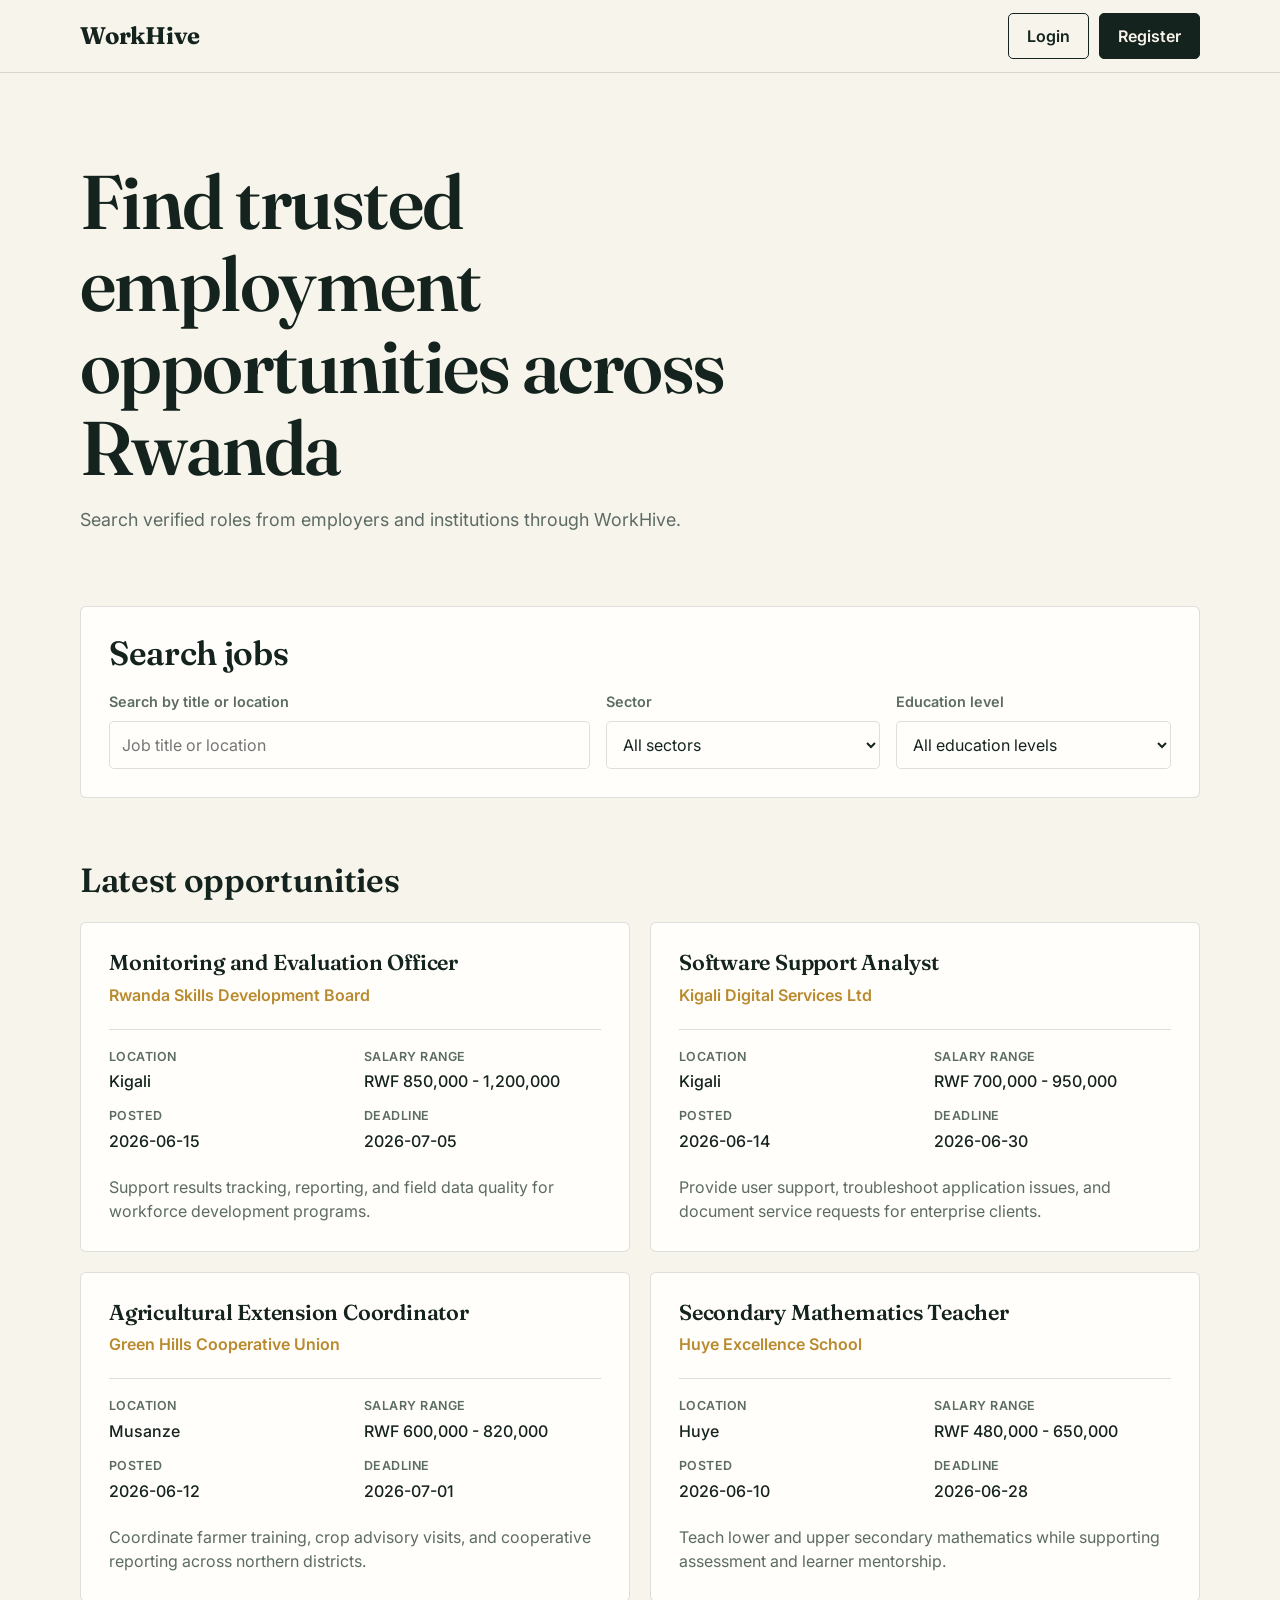
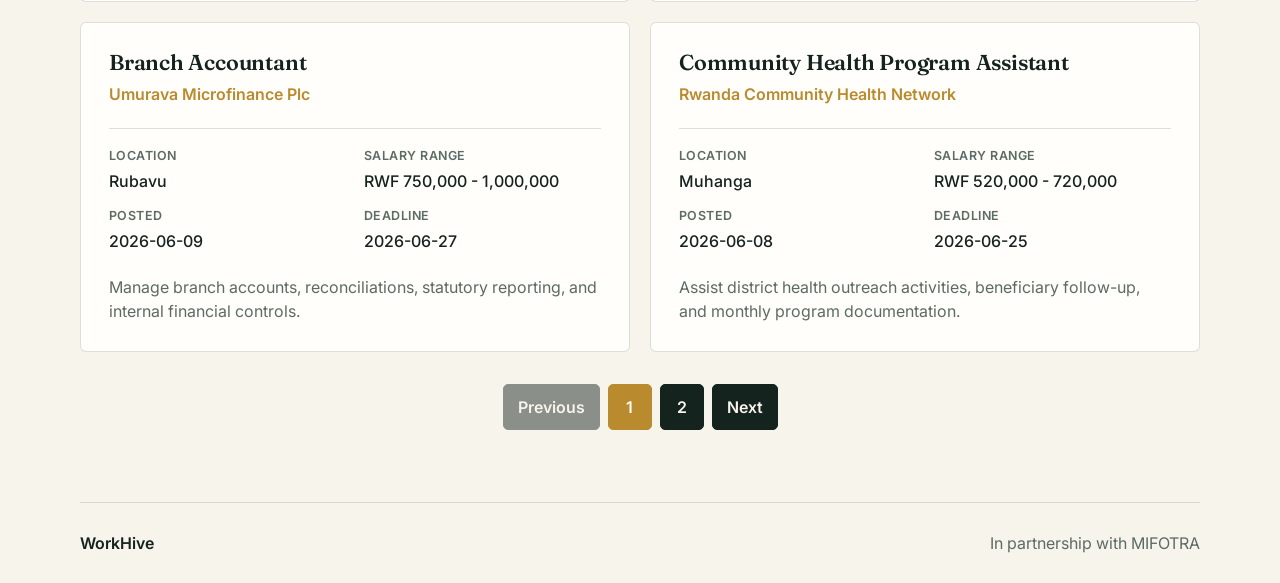
==== public/index.html @ 182a874a "Initial commit" ====
<!doctype html>
<html lang="en">
<head>
    <meta charset="utf-8">
    <meta name="viewport" content="width=device-width, initial-scale=1">
    <title>WorkHive</title>
    <link rel="stylesheet" href="assets/css/style.css">
</head>
<body>
    <header class="site-header">
        <nav class="site-nav" aria-label="Primary navigation">
            <a class="site-logo" href="index.html" aria-label="WorkHive home">WorkHive</a>
            <div class="nav-actions">
                <a class="nav-button nav-button-secondary" href="login.html">Login</a>
                <a class="nav-button nav-button-primary" href="register.html">Register</a>
            </div>
        </nav>
    </header>

    <main>
        <section class="hero-section" aria-labelledby="hero-title">
            <div class="hero-content">
                <h1 id="hero-title">Find trusted employment opportunities across Rwanda</h1>
                <p>Search verified roles from employers and institutions through WorkHive.</p>
            </div>
        </section>

        <section class="job-search-section" aria-labelledby="search-title">
            <h2 id="search-title">Search jobs</h2>
            <form class="job-search-form" action="#" method="get">
                <div class="search-field">
                    <label for="job-search">Search by title or location</label>
                    <input type="search" id="job-search" name="search" placeholder="Job title or location">
                </div>

                <div class="search-field">
                    <label for="sector-filter">Sector</label>
                    <select id="sector-filter" name="sector">
                        <option value="">All sectors</option>
                        <option value="agriculture">Agriculture</option>
                        <option value="education">Education</option>
                        <option value="finance">Finance</option>
                        <option value="healthcare">Healthcare</option>
                        <option value="ict">ICT</option>
                        <option value="public-service">Public Service</option>
                    </select>
                </div>

                <div class="search-field">
                    <label for="education-filter">Education level</label>
                    <select id="education-filter" name="education">
                        <option value="">All education levels</option>
                        <option value="secondary">Secondary education</option>
                        <option value="diploma">Diploma</option>
                        <option value="bachelors">Bachelor's degree</option>
                        <option value="masters">Master's degree</option>
                    </select>
                </div>
            </form>
        </section>

        <section class="job-listings-section" aria-labelledby="job-listings-title">
            <h2 id="job-listings-title">Latest opportunities</h2>
            <div class="job-listings">
                <article class="job-card" data-id="job-001">
                    <a class="job-card-link" href="#job-001" aria-label="View details for Monitoring and Evaluation Officer">
                        <header class="job-card-header">
                            <h3>Monitoring and Evaluation Officer</h3>
                            <p class="job-company">Rwanda Skills Development Board</p>
                        </header>
                        <dl class="job-meta">
                            <div>
                                <dt>Location</dt>
                                <dd>Kigali</dd>
                            </div>
                            <div>
                                <dt>Salary range</dt>
                                <dd>RWF 850,000 - 1,200,000</dd>
                            </div>
                            <div>
                                <dt>Posted</dt>
                                <dd>2026-06-15</dd>
                            </div>
                            <div>
                                <dt>Deadline</dt>
                                <dd>2026-07-05</dd>
                            </div>
                        </dl>
                        <p class="job-excerpt">Support results tracking, reporting, and field data quality for workforce development programs.</p>
                    </a>
                </article>

                <article class="job-card" data-id="job-002">
                    <a class="job-card-link" href="#job-002" aria-label="View details for Software Support Analyst">
                        <header class="job-card-header">
                            <h3>Software Support Analyst</h3>
                            <p class="job-company">Kigali Digital Services Ltd</p>
                        </header>
                        <dl class="job-meta">
                            <div>
                                <dt>Location</dt>
                                <dd>Kigali</dd>
                            </div>
                            <div>
                                <dt>Salary range</dt>
                                <dd>RWF 700,000 - 950,000</dd>
                            </div>
                            <div>
                                <dt>Posted</dt>
                                <dd>2026-06-14</dd>
                            </div>
                            <div>
                                <dt>Deadline</dt>
                                <dd>2026-06-30</dd>
                            </div>
                        </dl>
                        <p class="job-excerpt">Provide user support, troubleshoot application issues, and document service requests for enterprise clients.</p>
                    </a>
                </article>

                <article class="job-card" data-id="job-003">
                    <a class="job-card-link" href="#job-003" aria-label="View details for Agricultural Extension Coordinator">
                        <header class="job-card-header">
                            <h3>Agricultural Extension Coordinator</h3>
                            <p class="job-company">Green Hills Cooperative Union</p>
                        </header>
                        <dl class="job-meta">
                            <div>
                                <dt>Location</dt>
                                <dd>Musanze</dd>
                            </div>
                            <div>
                                <dt>Salary range</dt>
                                <dd>RWF 600,000 - 820,000</dd>
                            </div>
                            <div>
                                <dt>Posted</dt>
                                <dd>2026-06-12</dd>
                            </div>
                            <div>
                                <dt>Deadline</dt>
                                <dd>2026-07-01</dd>
                            </div>
                        </dl>
                        <p class="job-excerpt">Coordinate farmer training, crop advisory visits, and cooperative reporting across northern districts.</p>
                    </a>
                </article>

                <article class="job-card" data-id="job-004">
                    <a class="job-card-link" href="#job-004" aria-label="View details for Secondary Mathematics Teacher">
                        <header class="job-card-header">
                            <h3>Secondary Mathematics Teacher</h3>
                            <p class="job-company">Huye Excellence School</p>
                        </header>
                        <dl class="job-meta">
                            <div>
                                <dt>Location</dt>
                                <dd>Huye</dd>
                            </div>
                            <div>
                                <dt>Salary range</dt>
                                <dd>RWF 480,000 - 650,000</dd>
                            </div>
                            <div>
                                <dt>Posted</dt>
                                <dd>2026-06-10</dd>
                            </div>
                            <div>
                                <dt>Deadline</dt>
                                <dd>2026-06-28</dd>
                            </div>
                        </dl>
                        <p class="job-excerpt">Teach lower and upper secondary mathematics while supporting assessment and learner mentorship.</p>
                    </a>
                </article>

                <article class="job-card" data-id="job-005">
                    <a class="job-card-link" href="#job-005" aria-label="View details for Branch Accountant">
                        <header class="job-card-header">
                            <h3>Branch Accountant</h3>
                            <p class="job-company">Umurava Microfinance Plc</p>
                        </header>
                        <dl class="job-meta">
                            <div>
                                <dt>Location</dt>
                                <dd>Rubavu</dd>
                            </div>
                            <div>
                                <dt>Salary range</dt>
                                <dd>RWF 750,000 - 1,000,000</dd>
                            </div>
                            <div>
                                <dt>Posted</dt>
                                <dd>2026-06-09</dd>
                            </div>
                            <div>
                                <dt>Deadline</dt>
                                <dd>2026-06-27</dd>
                            </div>
                        </dl>
                        <p class="job-excerpt">Manage branch accounts, reconciliations, statutory reporting, and internal financial controls.</p>
                    </a>
                </article>

                <article class="job-card" data-id="job-006">
                    <a class="job-card-link" href="#job-006" aria-label="View details for Community Health Program Assistant">
                        <header class="job-card-header">
                            <h3>Community Health Program Assistant</h3>
                            <p class="job-company">Rwanda Community Health Network</p>
                        </header>
                        <dl class="job-meta">
                            <div>
                                <dt>Location</dt>
                                <dd>Muhanga</dd>
                            </div>
                            <div>
                                <dt>Salary range</dt>
                                <dd>RWF 520,000 - 720,000</dd>
                            </div>
                            <div>
                                <dt>Posted</dt>
                                <dd>2026-06-08</dd>
                            </div>
                            <div>
                                <dt>Deadline</dt>
                                <dd>2026-06-25</dd>
                            </div>
                        </dl>
                        <p class="job-excerpt">Assist district health outreach activities, beneficiary follow-up, and monthly program documentation.</p>
                    </a>
                </article>
            </div>

            <nav class="pagination" aria-label="Job listings pagination">
                <button class="pagination-button" type="button" disabled>Previous</button>
                <button class="pagination-button is-current" type="button" aria-current="page">1</button>
                <button class="pagination-button" type="button">2</button>
                <button class="pagination-button" type="button">Next</button>
            </nav>
        </section>
    </main>

    <footer class="site-footer">
        <p>WorkHive</p>
        <p>In partnership with MIFOTRA</p>
    </footer>
</body>
</html>
---- public/assets/css/style.css ----
@import url("https://fonts.googleapis.com/css2?family=Fraunces:wght@400;600;700&family=Inter:wght@400;500;600&display=swap");

:root {
    --ink: #15231E;
    --paper: #F7F4EC;
    --paper-deep: #EFEADB;
    --gold: #B98A2E;
    --forest: #2B4A3E;
    --muted: #5C6B63;
    --line: rgba(21, 35, 30, 0.14);
    --white: #FFFEFB;
}

* {
    box-sizing: border-box;
}

html {
    color: var(--ink);
    background: var(--paper);
    font-family: "Inter", Arial, sans-serif;
    line-height: 1.5;
}

body {
    margin: 0;
    background: var(--paper);
    color: var(--ink);
}

body,
button,
input,
select {
    font: inherit;
}

a {
    color: inherit;
}

h1,
h2,
h3,
p,
dl,
dd {
    margin: 0;
}

h1,
h2,
h3 {
    font-family: "Fraunces", Georgia, serif;
    font-weight: 600;
    letter-spacing: -0.01em;
    line-height: 1.08;
}

h1 {
    max-width: 780px;
    font-size: clamp(2.25rem, 6vw, 4.75rem);
    letter-spacing: -0.02em;
}

h2 {
    font-size: clamp(1.45rem, 3vw, 2.1rem);
}

h3 {
    font-size: 1.35rem;
}

.site-header {
    position: sticky;
    top: 0;
    z-index: 20;
    background: var(--paper);
    border-bottom: 1px solid var(--line);
}

.site-nav {
    display: flex;
    align-items: center;
    justify-content: space-between;
    gap: 24px;
    width: min(1120px, calc(100% - 32px));
    min-height: 72px;
    margin: 0 auto;
}

.site-logo {
    color: var(--ink);
    font-family: "Fraunces", Georgia, serif;
    font-size: 1.5rem;
    font-weight: 700;
    letter-spacing: -0.01em;
    text-decoration: none;
}

.nav-actions {
    display: flex;
    align-items: center;
    gap: 10px;
}

.nav-button,
.pagination-button {
    display: inline-flex;
    align-items: center;
    justify-content: center;
    min-height: 42px;
    padding: 10px 18px;
    border: 1px solid var(--ink);
    border-radius: 5px;
    background: var(--ink);
    color: var(--paper);
    font-weight: 600;
    text-decoration: none;
    cursor: pointer;
    transition: background-color 180ms ease, border-color 180ms ease, color 180ms ease;
}

.nav-button:hover,
.pagination-button:hover:not(:disabled) {
    border-color: var(--forest);
    background: var(--forest);
}

.nav-button-secondary {
    background: transparent;
    color: var(--ink);
}

.nav-button-secondary:hover {
    color: var(--paper);
}

.hero-section {
    padding: 88px 0 72px;
    background: var(--paper);
}

.hero-content,
.job-search-section,
.job-listings-section,
.site-footer {
    width: min(1120px, calc(100% - 32px));
    margin: 0 auto;
}

.hero-content p {
    max-width: 620px;
    margin-top: 18px;
    color: var(--muted);
    font-size: 1.12rem;
}

.job-search-section {
    padding: 28px;
    border: 1px solid var(--line);
    border-radius: 6px;
    background: var(--white);
}

.job-search-form {
    display: grid;
    grid-template-columns: minmax(240px, 1.4fr) repeat(2, minmax(180px, 0.8fr));
    gap: 16px;
    margin-top: 20px;
}

.search-field {
    display: flex;
    flex-direction: column;
    gap: 8px;
}

.search-field label {
    color: var(--muted);
    font-size: 0.9rem;
    font-weight: 600;
}

.search-field input,
.search-field select {
    width: 100%;
    min-height: 48px;
    border: 1px solid var(--line);
    border-radius: 5px;
    background: var(--white);
    color: var(--ink);
    padding: 10px 12px;
    outline: none;
    transition: border-color 180ms ease, box-shadow 180ms ease;
}

.search-field input:focus,
.search-field select:focus {
    border-color: var(--gold);
    box-shadow: 0 0 0 3px rgba(185, 138, 46, 0.14);
}

.job-listings-section {
    padding: 64px 0 72px;
}

.job-listings {
    display: grid;
    grid-template-columns: repeat(2, minmax(0, 1fr));
    gap: 20px;
    margin-top: 24px;
}

.job-card {
    min-height: 100%;
    border: 1px solid var(--line);
    border-radius: 6px;
    background: var(--white);
    transition: border-color 180ms ease, box-shadow 180ms ease, transform 180ms ease;
}

.job-card:hover,
.job-card:focus-within {
    border-color: rgba(185, 138, 46, 0.45);
    box-shadow: 0 14px 34px rgba(21, 35, 30, 0.09);
    transform: translateY(-2px);
}

.job-card-link {
    display: flex;
    min-height: 100%;
    flex-direction: column;
    gap: 22px;
    padding: 28px;
    text-decoration: none;
}

.job-card-link:focus-visible,
.nav-button:focus-visible,
.pagination-button:focus-visible {
    outline: 3px solid rgba(185, 138, 46, 0.42);
    outline-offset: 3px;
}

.job-card-header {
    display: grid;
    gap: 8px;
}

.job-company {
    color: var(--gold);
    font-weight: 600;
}

.job-meta {
    display: grid;
    grid-template-columns: repeat(2, minmax(0, 1fr));
    gap: 14px 18px;
    padding-top: 18px;
    border-top: 1px solid var(--line);
}

.job-meta dt {
    color: var(--muted);
    font-size: 0.78rem;
    font-weight: 600;
    text-transform: uppercase;
    letter-spacing: 0.04em;
}

.job-meta dd {
    margin-top: 3px;
    color: var(--ink);
    font-weight: 500;
}

.job-excerpt {
    color: var(--muted);
}

.pagination {
    display: flex;
    justify-content: center;
    gap: 8px;
    margin-top: 32px;
}

.pagination-button {
    min-width: 44px;
    padding-inline: 14px;
}

.pagination-button.is-current {
    border-color: var(--gold);
    background: var(--gold);
    color: var(--white);
}

.pagination-button:disabled {
    opacity: 0.48;
    cursor: not-allowed;
}

.site-footer {
    display: flex;
    justify-content: space-between;
    gap: 18px;
    padding: 28px 0;
    border-top: 1px solid var(--line);
    color: var(--muted);
}

.site-footer p:first-child {
    color: var(--ink);
    font-weight: 600;
}

@media (max-width: 900px) {
    .site-nav {
        min-height: 64px;
    }

    .site-logo {
        font-size: 1.3rem;
    }

    .nav-actions {
        gap: 8px;
    }

    .nav-button {
        min-height: 38px;
        padding: 8px 12px;
    }

    .hero-section {
        padding: 60px 0 48px;
    }

    .job-search-section {
        padding: 24px;
    }

    .job-search-form,
    .job-listings {
        grid-template-columns: 1fr;
    }

    .job-card-link {
        padding: 24px;
    }
}

@media (max-width: 620px) {
    .site-nav,
    .hero-content,
    .job-search-section,
    .job-listings-section,
    .site-footer {
        width: min(100% - 24px, 1120px);
    }

    .site-nav {
        gap: 12px;
    }

    .site-logo {
        font-size: 1.2rem;
    }

    .nav-actions {
        flex-shrink: 0;
    }

    .nav-button {
        padding-inline: 10px;
        font-size: 0.92rem;
    }

    .job-meta {
        grid-template-columns: 1fr;
    }

    .pagination {
        flex-wrap: wrap;
    }

    .site-footer {
        flex-direction: column;
    }
}

@media (prefers-reduced-motion: reduce) {
    *,
    *::before,
    *::after {
        scroll-behavior: auto !important;
        transition-duration: 0.01ms !important;
        animation-duration: 0.01ms !important;
        animation-iteration-count: 1 !important;
    }

    .job-card:hover,
    .job-card:focus-within {
        transform: none;
    }
}
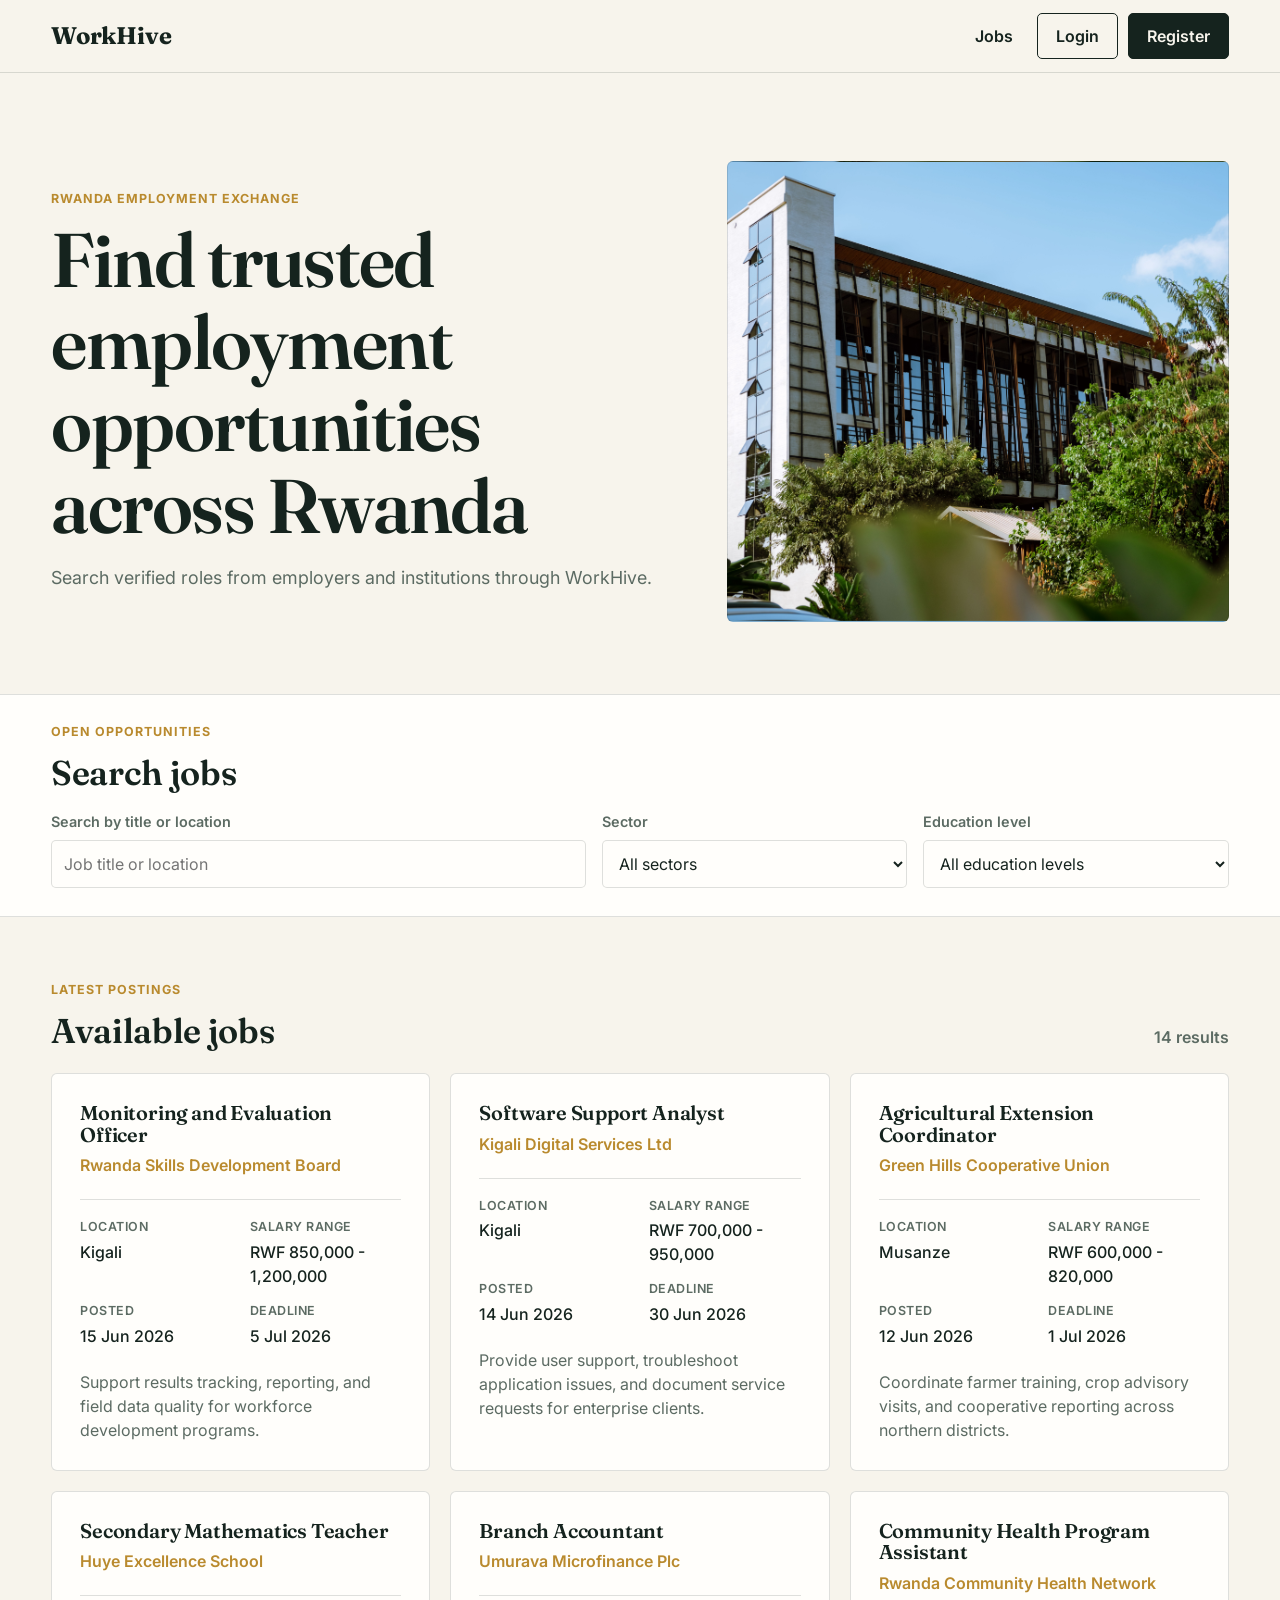
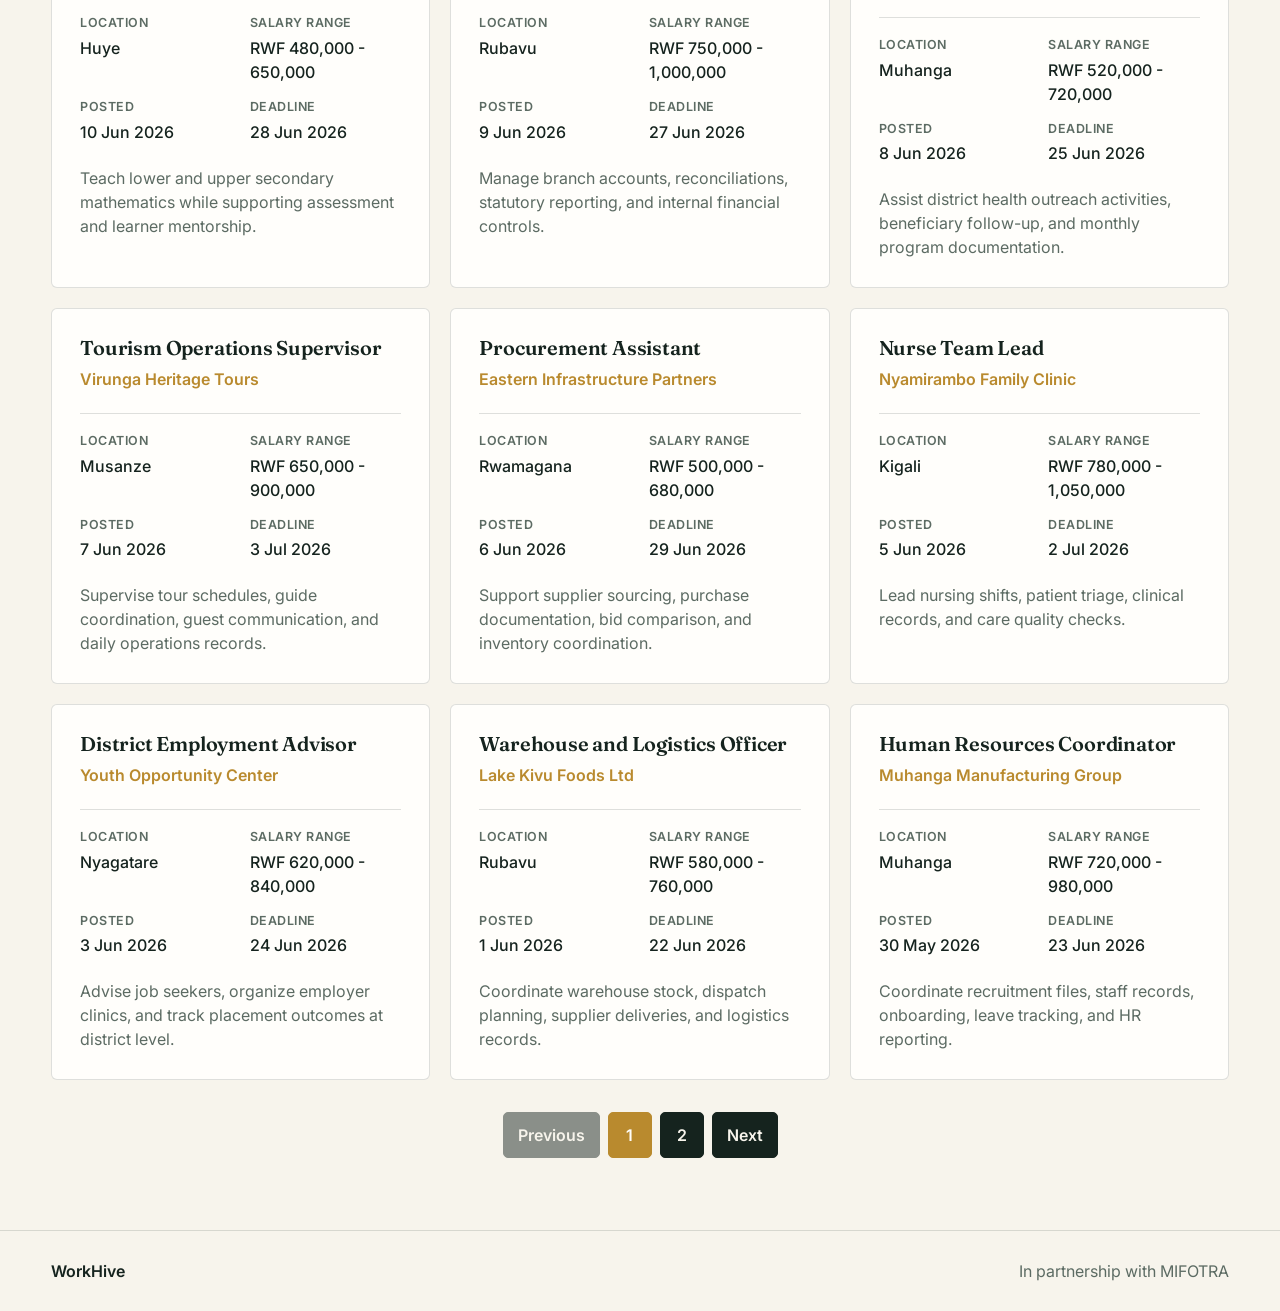
==== commit e05a92ce: "Complete merge with GitHub changes" ====
--- a/public/index.html
+++ b/public/index.html
@@ -3,13 +3,16 @@
 <head>
     <meta charset="utf-8">
     <meta name="viewport" content="width=device-width, initial-scale=1">
-    <title>WorkHive</title>
+    <title>WorkHive | Rwanda Employment Exchange</title>
     <link rel="stylesheet" href="assets/css/style.css">
 </head>
 <body>
     <header class="site-header">
         <nav class="site-nav" aria-label="Primary navigation">
             <a class="site-logo" href="index.html" aria-label="WorkHive home">WorkHive</a>
+            <div class="nav-links">
+                <a class="nav-link" href="#jobs">Jobs</a>
+            </div>
             <div class="nav-actions">
                 <a class="nav-button nav-button-secondary" href="login.html">Login</a>
                 <a class="nav-button nav-button-primary" href="register.html">Register</a>
@@ -19,230 +22,133 @@
 
     <main>
         <section class="hero-section" aria-labelledby="hero-title">
-            <div class="hero-content">
-                <h1 id="hero-title">Find trusted employment opportunities across Rwanda</h1>
-                <p>Search verified roles from employers and institutions through WorkHive.</p>
+            <div class="hero-layout">
+                <div class="hero-content">
+                    <p class="section-kicker">Rwanda Employment Exchange</p>
+                    <h1 id="hero-title">Find trusted employment opportunities across Rwanda</h1>
+                    <p>Search verified roles from employers and institutions through WorkHive.</p>
+                </div>
+                <div class="hero-image" role="img" aria-label="Rwandan professionals in a workplace setting"></div>
             </div>
         </section>
 
         <section class="job-search-section" aria-labelledby="search-title">
-            <h2 id="search-title">Search jobs</h2>
-            <form class="job-search-form" action="#" method="get">
-                <div class="search-field">
+            <div class="section-heading">
+                <p class="section-kicker">Open opportunities</p>
+                <h2 id="search-title">Search jobs</h2>
+            </div>
+            <form class="job-search-form">
+                <div class="form-field">
                     <label for="job-search">Search by title or location</label>
-                    <input type="search" id="job-search" name="search" placeholder="Job title or location">
+                    <input type="search" id="job-search" name="search" placeholder="Job title or location" autocomplete="off">
                 </div>
 
-                <div class="search-field">
+                <div class="form-field">
                     <label for="sector-filter">Sector</label>
                     <select id="sector-filter" name="sector">
                         <option value="">All sectors</option>
-                        <option value="agriculture">Agriculture</option>
-                        <option value="education">Education</option>
-                        <option value="finance">Finance</option>
-                        <option value="healthcare">Healthcare</option>
-                        <option value="ict">ICT</option>
-                        <option value="public-service">Public Service</option>
                     </select>
                 </div>
 
-                <div class="search-field">
+                <div class="form-field">
                     <label for="education-filter">Education level</label>
                     <select id="education-filter" name="education">
                         <option value="">All education levels</option>
-                        <option value="secondary">Secondary education</option>
-                        <option value="diploma">Diploma</option>
-                        <option value="bachelors">Bachelor's degree</option>
-                        <option value="masters">Master's degree</option>
                     </select>
                 </div>
             </form>
         </section>
 
-        <section class="job-listings-section" aria-labelledby="job-listings-title">
-            <h2 id="job-listings-title">Latest opportunities</h2>
-            <div class="job-listings">
-                <article class="job-card" data-id="job-001">
-                    <a class="job-card-link" href="#job-001" aria-label="View details for Monitoring and Evaluation Officer">
-                        <header class="job-card-header">
-                            <h3>Monitoring and Evaluation Officer</h3>
-                            <p class="job-company">Rwanda Skills Development Board</p>
-                        </header>
-                        <dl class="job-meta">
-                            <div>
-                                <dt>Location</dt>
-                                <dd>Kigali</dd>
-                            </div>
-                            <div>
-                                <dt>Salary range</dt>
-                                <dd>RWF 850,000 - 1,200,000</dd>
-                            </div>
-                            <div>
-                                <dt>Posted</dt>
-                                <dd>2026-06-15</dd>
-                            </div>
-                            <div>
-                                <dt>Deadline</dt>
-                                <dd>2026-07-05</dd>
-                            </div>
-                        </dl>
-                        <p class="job-excerpt">Support results tracking, reporting, and field data quality for workforce development programs.</p>
-                    </a>
-                </article>
-
-                <article class="job-card" data-id="job-002">
-                    <a class="job-card-link" href="#job-002" aria-label="View details for Software Support Analyst">
-                        <header class="job-card-header">
-                            <h3>Software Support Analyst</h3>
-                            <p class="job-company">Kigali Digital Services Ltd</p>
-                        </header>
-                        <dl class="job-meta">
-                            <div>
-                                <dt>Location</dt>
-                                <dd>Kigali</dd>
-                            </div>
-                            <div>
-                                <dt>Salary range</dt>
-                                <dd>RWF 700,000 - 950,000</dd>
-                            </div>
-                            <div>
-                                <dt>Posted</dt>
-                                <dd>2026-06-14</dd>
-                            </div>
-                            <div>
-                                <dt>Deadline</dt>
-                                <dd>2026-06-30</dd>
-                            </div>
-                        </dl>
-                        <p class="job-excerpt">Provide user support, troubleshoot application issues, and document service requests for enterprise clients.</p>
-                    </a>
-                </article>
-
-                <article class="job-card" data-id="job-003">
-                    <a class="job-card-link" href="#job-003" aria-label="View details for Agricultural Extension Coordinator">
-                        <header class="job-card-header">
-                            <h3>Agricultural Extension Coordinator</h3>
-                            <p class="job-company">Green Hills Cooperative Union</p>
-                        </header>
-                        <dl class="job-meta">
-                            <div>
-                                <dt>Location</dt>
-                                <dd>Musanze</dd>
-                            </div>
-                            <div>
-                                <dt>Salary range</dt>
-                                <dd>RWF 600,000 - 820,000</dd>
-                            </div>
-                            <div>
-                                <dt>Posted</dt>
-                                <dd>2026-06-12</dd>
-                            </div>
-                            <div>
-                                <dt>Deadline</dt>
-                                <dd>2026-07-01</dd>
-                            </div>
-                        </dl>
-                        <p class="job-excerpt">Coordinate farmer training, crop advisory visits, and cooperative reporting across northern districts.</p>
-                    </a>
-                </article>
-
-                <article class="job-card" data-id="job-004">
-                    <a class="job-card-link" href="#job-004" aria-label="View details for Secondary Mathematics Teacher">
-                        <header class="job-card-header">
-                            <h3>Secondary Mathematics Teacher</h3>
-                            <p class="job-company">Huye Excellence School</p>
-                        </header>
-                        <dl class="job-meta">
-                            <div>
-                                <dt>Location</dt>
-                                <dd>Huye</dd>
-                            </div>
-                            <div>
-                                <dt>Salary range</dt>
-                                <dd>RWF 480,000 - 650,000</dd>
-                            </div>
-                            <div>
-                                <dt>Posted</dt>
-                                <dd>2026-06-10</dd>
-                            </div>
-                            <div>
-                                <dt>Deadline</dt>
-                                <dd>2026-06-28</dd>
-                            </div>
-                        </dl>
-                        <p class="job-excerpt">Teach lower and upper secondary mathematics while supporting assessment and learner mentorship.</p>
-                    </a>
-                </article>
-
-                <article class="job-card" data-id="job-005">
-                    <a class="job-card-link" href="#job-005" aria-label="View details for Branch Accountant">
-                        <header class="job-card-header">
-                            <h3>Branch Accountant</h3>
-                            <p class="job-company">Umurava Microfinance Plc</p>
-                        </header>
-                        <dl class="job-meta">
-                            <div>
-                                <dt>Location</dt>
-                                <dd>Rubavu</dd>
-                            </div>
-                            <div>
-                                <dt>Salary range</dt>
-                                <dd>RWF 750,000 - 1,000,000</dd>
-                            </div>
-                            <div>
-                                <dt>Posted</dt>
-                                <dd>2026-06-09</dd>
-                            </div>
-                            <div>
-                                <dt>Deadline</dt>
-                                <dd>2026-06-27</dd>
-                            </div>
-                        </dl>
-                        <p class="job-excerpt">Manage branch accounts, reconciliations, statutory reporting, and internal financial controls.</p>
-                    </a>
-                </article>
-
-                <article class="job-card" data-id="job-006">
-                    <a class="job-card-link" href="#job-006" aria-label="View details for Community Health Program Assistant">
-                        <header class="job-card-header">
-                            <h3>Community Health Program Assistant</h3>
-                            <p class="job-company">Rwanda Community Health Network</p>
-                        </header>
-                        <dl class="job-meta">
-                            <div>
-                                <dt>Location</dt>
-                                <dd>Muhanga</dd>
-                            </div>
-                            <div>
-                                <dt>Salary range</dt>
-                                <dd>RWF 520,000 - 720,000</dd>
-                            </div>
-                            <div>
-                                <dt>Posted</dt>
-                                <dd>2026-06-08</dd>
-                            </div>
-                            <div>
-                                <dt>Deadline</dt>
-                                <dd>2026-06-25</dd>
-                            </div>
-                        </dl>
-                        <p class="job-excerpt">Assist district health outreach activities, beneficiary follow-up, and monthly program documentation.</p>
-                    </a>
-                </article>
+        <section class="job-listings-section" id="jobs" aria-labelledby="job-listings-title">
+            <div class="listings-header">
+                <div class="section-heading">
+                    <p class="section-kicker">Latest postings</p>
+                    <h2 id="job-listings-title">Available jobs</h2>
+                </div>
+                <p class="result-count" id="result-count" aria-live="polite"></p>
             </div>
 
-            <nav class="pagination" aria-label="Job listings pagination">
-                <button class="pagination-button" type="button" disabled>Previous</button>
-                <button class="pagination-button is-current" type="button" aria-current="page">1</button>
-                <button class="pagination-button" type="button">2</button>
-                <button class="pagination-button" type="button">Next</button>
-            </nav>
+            <div class="job-listings" id="job-listings" aria-live="polite"></div>
+
+            <nav class="pagination" id="pagination" aria-label="Job listings pagination"></nav>
         </section>
     </main>
+
+    <div class="modal" id="job-modal" hidden>
+        <div class="modal-backdrop" data-modal-close></div>
+        <section class="modal-card" role="dialog" aria-modal="true" aria-labelledby="modal-title" tabindex="-1">
+            <button class="modal-close" type="button" aria-label="Close job details" data-modal-close>
+                <svg aria-hidden="true" viewBox="0 0 24 24" focusable="false">
+                    <path d="M6.4 5.3 12 10.9l5.6-5.6 1.1 1.1-5.6 5.6 5.6 5.6-1.1 1.1-5.6-5.6-5.6 5.6-1.1-1.1 5.6-5.6-5.6-5.6 1.1-1.1Z"></path>
+                </svg>
+            </button>
+
+            <div class="modal-content">
+                <p class="section-kicker" id="modal-sector"></p>
+                <h2 id="modal-title"></h2>
+                <p class="modal-company" id="modal-company"></p>
+
+                <dl class="modal-summary">
+                    <div>
+                        <dt>Location</dt>
+                        <dd id="modal-location"></dd>
+                    </div>
+                    <div>
+                        <dt>Salary</dt>
+                        <dd id="modal-salary"></dd>
+                    </div>
+                    <div>
+                        <dt>Posted</dt>
+                        <dd id="modal-posted"></dd>
+                    </div>
+                    <div>
+                        <dt>Deadline</dt>
+                        <dd id="modal-deadline"></dd>
+                    </div>
+                </dl>
+
+                <div class="modal-section">
+                    <h3>Job description</h3>
+                    <p id="modal-description"></p>
+                </div>
+
+                <div class="modal-section">
+                    <h3>Requirements</h3>
+                    <dl class="requirements-list">
+                        <div>
+                            <dt>Education level</dt>
+                            <dd id="modal-education"></dd>
+                        </div>
+                        <div>
+                            <dt>Minimum experience</dt>
+                            <dd id="modal-experience"></dd>
+                        </div>
+                        <div>
+                            <dt>Other requirements</dt>
+                            <dd id="modal-other-requirements"></dd>
+                        </div>
+                    </dl>
+                    <div class="skills-group" id="modal-skills"></div>
+                </div>
+
+                <div class="modal-section">
+                    <h3>Company information</h3>
+                    <p id="modal-company-about"></p>
+                </div>
+
+                <div class="modal-actions">
+                    <button class="button-primary" id="apply-button" type="button">Apply Now</button>
+                    <p class="apply-message" id="apply-message" hidden></p>
+                </div>
+            </div>
+        </section>
+    </div>
 
     <footer class="site-footer">
         <p>WorkHive</p>
         <p>In partnership with MIFOTRA</p>
     </footer>
+
+    <script src="assets/js/script.js"></script>
 </body>
 </html>
--- a/public/assets/css/style.css
+++ b/public/assets/css/style.css
@@ -9,6 +9,7 @@
     --muted: #5C6B63;
     --line: rgba(21, 35, 30, 0.14);
     --white: #FFFEFB;
+    --page-gutter: clamp(24px, 4vw, 64px);
 }
 
 * {
@@ -16,13 +17,15 @@
 }
 
 html {
-    color: var(--ink);
     background: var(--paper);
+    color: var(--ink);
     font-family: "Inter", Arial, sans-serif;
     line-height: 1.5;
+    scroll-behavior: smooth;
 }
 
 body {
+    min-width: 320px;
     margin: 0;
     background: var(--paper);
     color: var(--ink);
@@ -33,6 +36,16 @@
 input,
 select {
     font: inherit;
+}
+
+button,
+input,
+select {
+    color: inherit;
+}
+
+button {
+    border: 0;
 }
 
 a {
@@ -58,23 +71,23 @@
 }
 
 h1 {
-    max-width: 780px;
+    max-width: 800px;
     font-size: clamp(2.25rem, 6vw, 4.75rem);
     letter-spacing: -0.02em;
 }
 
 h2 {
-    font-size: clamp(1.45rem, 3vw, 2.1rem);
+    font-size: clamp(1.5rem, 3vw, 2.15rem);
 }
 
 h3 {
-    font-size: 1.35rem;
+    font-size: 1.25rem;
 }
 
 .site-header {
     position: sticky;
     top: 0;
-    z-index: 20;
+    z-index: 30;
     background: var(--paper);
     border-bottom: 1px solid var(--line);
 }
@@ -84,9 +97,9 @@
     align-items: center;
     justify-content: space-between;
     gap: 24px;
-    width: min(1120px, calc(100% - 32px));
+    width: 100%;
     min-height: 72px;
-    margin: 0 auto;
+    padding: 0 var(--page-gutter);
 }
 
 .site-logo {
@@ -98,6 +111,27 @@
     text-decoration: none;
 }
 
+.nav-links {
+    display: flex;
+    align-items: center;
+    margin-left: auto;
+}
+
+.nav-link {
+    color: var(--ink);
+    font-weight: 600;
+    text-decoration-color: transparent;
+    text-decoration-line: underline;
+    text-decoration-thickness: 2px;
+    text-underline-offset: 6px;
+    transition: color 180ms ease, text-decoration-color 180ms ease;
+}
+
+.nav-link:hover {
+    color: var(--forest);
+    text-decoration-color: var(--gold);
+}
+
 .nav-actions {
     display: flex;
     align-items: center;
@@ -105,6 +139,7 @@
 }
 
 .nav-button,
+.button-primary,
 .pagination-button {
     display: inline-flex;
     align-items: center;
@@ -122,6 +157,7 @@
 }
 
 .nav-button:hover,
+.button-primary:hover,
 .pagination-button:hover:not(:disabled) {
     border-color: var(--forest);
     background: var(--forest);
@@ -137,30 +173,67 @@
 }
 
 .hero-section {
-    padding: 88px 0 72px;
+    padding: 88px var(--page-gutter) 72px;
     background: var(--paper);
+}
+
+.hero-layout {
+    display: grid;
+    grid-template-columns: minmax(0, 1fr) minmax(320px, 0.82fr);
+    align-items: center;
+    gap: clamp(28px, 5vw, 72px);
 }
 
 .hero-content,
 .job-search-section,
 .job-listings-section,
-.site-footer {
-    width: min(1120px, calc(100% - 32px));
-    margin: 0 auto;
-}
-
-.hero-content p {
+.site-footer,
+.auth-shell {
+    width: 100%;
+}
+
+.hero-image,
+.auth-photo {
+    background-color: var(--paper-deep);
+    background-position: center;
+    background-size: cover;
+}
+
+.hero-image {
+    min-height: clamp(280px, 36vw, 520px);
+    border: 1px solid var(--line);
+    border-radius: 6px;
+    background-image: url("../images/hero-banner.jpg");
+}
+
+.hero-content p:not(.section-kicker) {
     max-width: 620px;
     margin-top: 18px;
     color: var(--muted);
     font-size: 1.12rem;
 }
 
+.section-kicker {
+    margin-bottom: 10px;
+    color: var(--gold);
+    font-size: 0.78rem;
+    font-weight: 700;
+    letter-spacing: 0.08em;
+    text-transform: uppercase;
+}
+
 .job-search-section {
-    padding: 28px;
+    padding: 28px var(--page-gutter);
     border: 1px solid var(--line);
-    border-radius: 6px;
+    border-right: 0;
+    border-left: 0;
+    border-radius: 0;
     background: var(--white);
+}
+
+.section-heading {
+    display: grid;
+    gap: 2px;
 }
 
 .job-search-form {
@@ -170,20 +243,20 @@
     margin-top: 20px;
 }
 
-.search-field {
+.form-field {
     display: flex;
     flex-direction: column;
     gap: 8px;
 }
 
-.search-field label {
+.form-field label {
     color: var(--muted);
     font-size: 0.9rem;
     font-weight: 600;
 }
 
-.search-field input,
-.search-field select {
+.form-field input,
+.form-field select {
     width: 100%;
     min-height: 48px;
     border: 1px solid var(--line);
@@ -195,28 +268,48 @@
     transition: border-color 180ms ease, box-shadow 180ms ease;
 }
 
-.search-field input:focus,
-.search-field select:focus {
+.form-field input:focus,
+.form-field select:focus {
     border-color: var(--gold);
     box-shadow: 0 0 0 3px rgba(185, 138, 46, 0.14);
 }
 
 .job-listings-section {
-    padding: 64px 0 72px;
+    padding: 64px var(--page-gutter) 72px;
+    scroll-margin-top: 88px;
+}
+
+.listings-header {
+    display: flex;
+    align-items: end;
+    justify-content: space-between;
+    gap: 20px;
+}
+
+.result-count {
+    color: var(--muted);
+    font-weight: 600;
 }
 
 .job-listings {
     display: grid;
-    grid-template-columns: repeat(2, minmax(0, 1fr));
+    grid-template-columns: repeat(auto-fit, minmax(320px, 1fr));
     gap: 20px;
     margin-top: 24px;
 }
 
-.job-card {
-    min-height: 100%;
+.job-card,
+.auth-card,
+.role-option,
+.empty-state,
+.modal-card {
     border: 1px solid var(--line);
     border-radius: 6px;
     background: var(--white);
+}
+
+.job-card {
+    min-height: 100%;
     transition: border-color 180ms ease, box-shadow 180ms ease, transform 180ms ease;
 }
 
@@ -227,20 +320,16 @@
     transform: translateY(-2px);
 }
 
-.job-card-link {
-    display: flex;
+.job-card-button {
+    display: flex;
+    width: 100%;
     min-height: 100%;
     flex-direction: column;
     gap: 22px;
     padding: 28px;
-    text-decoration: none;
-}
-
-.job-card-link:focus-visible,
-.nav-button:focus-visible,
-.pagination-button:focus-visible {
-    outline: 3px solid rgba(185, 138, 46, 0.42);
-    outline-offset: 3px;
+    background: transparent;
+    text-align: left;
+    cursor: pointer;
 }
 
 .job-card-header {
@@ -253,29 +342,48 @@
     font-weight: 600;
 }
 
+.job-meta,
+.modal-summary,
+.requirements-list {
+    display: grid;
+    gap: 14px 18px;
+}
+
 .job-meta {
-    display: grid;
     grid-template-columns: repeat(2, minmax(0, 1fr));
-    gap: 14px 18px;
     padding-top: 18px;
     border-top: 1px solid var(--line);
 }
 
-.job-meta dt {
+.job-meta dt,
+.modal-summary dt,
+.requirements-list dt {
     color: var(--muted);
     font-size: 0.78rem;
     font-weight: 600;
+    letter-spacing: 0.04em;
     text-transform: uppercase;
-    letter-spacing: 0.04em;
-}
-
-.job-meta dd {
+}
+
+.job-meta dd,
+.modal-summary dd,
+.requirements-list dd {
     margin-top: 3px;
     color: var(--ink);
     font-weight: 500;
 }
 
 .job-excerpt {
+    color: var(--muted);
+}
+
+.empty-state {
+    grid-column: 1 / -1;
+    padding: 32px;
+}
+
+.empty-state p {
+    margin-top: 8px;
     color: var(--muted);
 }
 
@@ -302,11 +410,132 @@
     cursor: not-allowed;
 }
 
+.modal {
+    position: fixed;
+    inset: 0;
+    z-index: 60;
+    display: grid;
+    place-items: center;
+    padding: 24px;
+}
+
+.modal[hidden] {
+    display: none;
+}
+
+.modal-backdrop {
+    position: absolute;
+    inset: 0;
+    background: rgba(21, 35, 30, 0.72);
+}
+
+.modal-card {
+    position: relative;
+    width: min(860px, 100%);
+    max-height: min(760px, calc(100vh - 48px));
+    overflow: auto;
+    padding: 32px;
+    box-shadow: 0 20px 48px rgba(21, 35, 30, 0.18);
+}
+
+.modal-close {
+    position: absolute;
+    top: 18px;
+    right: 18px;
+    display: inline-flex;
+    width: 38px;
+    height: 38px;
+    align-items: center;
+    justify-content: center;
+    border: 1px solid var(--line);
+    border-radius: 5px;
+    background: var(--white);
+    color: var(--ink);
+    cursor: pointer;
+}
+
+.modal-close:hover {
+    border-color: var(--forest);
+    color: var(--forest);
+}
+
+.modal-close svg {
+    width: 20px;
+    height: 20px;
+    fill: currentColor;
+}
+
+.modal-content {
+    display: grid;
+    gap: 24px;
+}
+
+.modal-company {
+    color: var(--gold);
+    font-weight: 600;
+}
+
+.modal-summary {
+    grid-template-columns: repeat(4, minmax(0, 1fr));
+    padding: 18px 0;
+    border-top: 1px solid var(--line);
+    border-bottom: 1px solid var(--line);
+}
+
+.modal-section {
+    display: grid;
+    gap: 10px;
+}
+
+.modal-section p,
+.requirements-list dd {
+    color: var(--muted);
+}
+
+.requirements-list {
+    grid-template-columns: repeat(3, minmax(0, 1fr));
+}
+
+.skills-group {
+    display: flex;
+    flex-wrap: wrap;
+    gap: 8px;
+}
+
+.skill-tag {
+    display: inline-flex;
+    align-items: center;
+    min-height: 32px;
+    padding: 6px 10px;
+    border: 1px solid rgba(185, 138, 46, 0.35);
+    border-radius: 5px;
+    background: rgba(185, 138, 46, 0.1);
+    color: var(--ink);
+    font-weight: 600;
+}
+
+.modal-actions {
+    display: grid;
+    gap: 12px;
+    justify-items: start;
+    padding-top: 6px;
+}
+
+.apply-message {
+    color: var(--muted);
+}
+
+.apply-message a,
+.auth-switch a {
+    color: var(--gold);
+    font-weight: 600;
+}
+
 .site-footer {
     display: flex;
     justify-content: space-between;
     gap: 18px;
-    padding: 28px 0;
+    padding: 28px var(--page-gutter);
     border-top: 1px solid var(--line);
     color: var(--muted);
 }
@@ -314,6 +543,120 @@
 .site-footer p:first-child {
     color: var(--ink);
     font-weight: 600;
+}
+
+.auth-main {
+    min-height: calc(100vh - 73px);
+    display: grid;
+    align-items: center;
+    padding: 56px var(--page-gutter);
+}
+
+.auth-split {
+    grid-template-columns: 1fr 1fr;
+    align-items: stretch;
+    padding: 0;
+}
+
+.auth-shell {
+    display: grid;
+    align-content: center;
+    justify-items: center;
+    padding: clamp(48px, 5vw, 64px);
+    background: var(--paper);
+}
+
+.auth-photo {
+    min-height: calc(100vh - 73px);
+}
+
+.auth-photo-login {
+    background-image: url("../images/login-side.jpg");
+}
+
+.auth-photo-register {
+    background-image: url("../images/register-side.png");
+}
+
+.auth-card {
+    width: min(100%, 520px);
+    padding: 32px;
+}
+
+.auth-card p {
+    color: var(--muted);
+}
+
+.auth-form {
+    display: grid;
+    gap: 18px;
+    margin-top: 26px;
+}
+
+.auth-card .button-primary {
+    width: 100%;
+    margin-top: 4px;
+}
+
+.auth-switch {
+    margin-top: 20px;
+    text-align: center;
+}
+
+.role-picker {
+    display: grid;
+    grid-template-columns: repeat(2, minmax(0, 1fr));
+    gap: 12px;
+    margin: 0;
+    padding: 0;
+    border: 0;
+}
+
+.role-option {
+    display: grid;
+    gap: 6px;
+    min-height: 102px;
+    padding: 18px;
+    cursor: pointer;
+    transition: border-color 180ms ease, background-color 180ms ease;
+}
+
+.role-option input {
+    position: absolute;
+    opacity: 0;
+    pointer-events: none;
+}
+
+.role-option span {
+    font-weight: 700;
+}
+
+.role-option small {
+    color: var(--muted);
+    line-height: 1.4;
+}
+
+.role-option.is-selected {
+    border-color: var(--gold);
+    background: rgba(185, 138, 46, 0.1);
+}
+
+.employer-fields[hidden] {
+    display: none;
+}
+
+.job-card-button:focus-visible,
+.nav-button:focus-visible,
+.nav-link:focus-visible,
+.button-primary:focus-visible,
+.pagination-button:focus-visible,
+.modal-close:focus-visible,
+.role-option:focus-within,
+.auth-switch a:focus-visible,
+.apply-message a:focus-visible,
+.site-logo:focus-visible {
+    outline: 3px solid rgba(185, 138, 46, 0.42);
+    outline-offset: 3px;
 }
 
 @media (max-width: 900px) {
@@ -335,32 +678,45 @@
     }
 
     .hero-section {
-        padding: 60px 0 48px;
+        padding-top: 60px;
+        padding-bottom: 48px;
+    }
+
+    .hero-layout,
+    .auth-split {
+        grid-template-columns: 1fr;
+    }
+
+    .hero-image {
+        min-height: 320px;
+    }
+
+    .auth-main {
+        padding: 0;
+    }
+
+    .auth-photo {
+        display: none;
     }
 
     .job-search-section {
+        padding-top: 24px;
+        padding-bottom: 24px;
+    }
+
+    .job-search-form,
+    .job-listings,
+    .modal-summary,
+    .requirements-list {
+        grid-template-columns: 1fr;
+    }
+
+    .job-card-button {
         padding: 24px;
     }
-
-    .job-search-form,
-    .job-listings {
-        grid-template-columns: 1fr;
-    }
-
-    .job-card-link {
-        padding: 24px;
-    }
 }
 
 @media (max-width: 620px) {
-    .site-nav,
-    .hero-content,
-    .job-search-section,
-    .job-listings-section,
-    .site-footer {
-        width: min(100% - 24px, 1120px);
-    }
-
     .site-nav {
         gap: 12px;
     }
@@ -378,7 +734,14 @@
         font-size: 0.92rem;
     }
 
-    .job-meta {
+    .listings-header,
+    .site-footer {
+        align-items: start;
+        flex-direction: column;
+    }
+
+    .job-meta,
+    .role-picker {
         grid-template-columns: 1fr;
     }
 
@@ -386,8 +749,13 @@
         flex-wrap: wrap;
     }
 
-    .site-footer {
-        flex-direction: column;
+    .modal {
+        padding: 12px;
+    }
+
+    .modal-card,
+    .auth-card {
+        padding: 24px;
     }
 }
 
